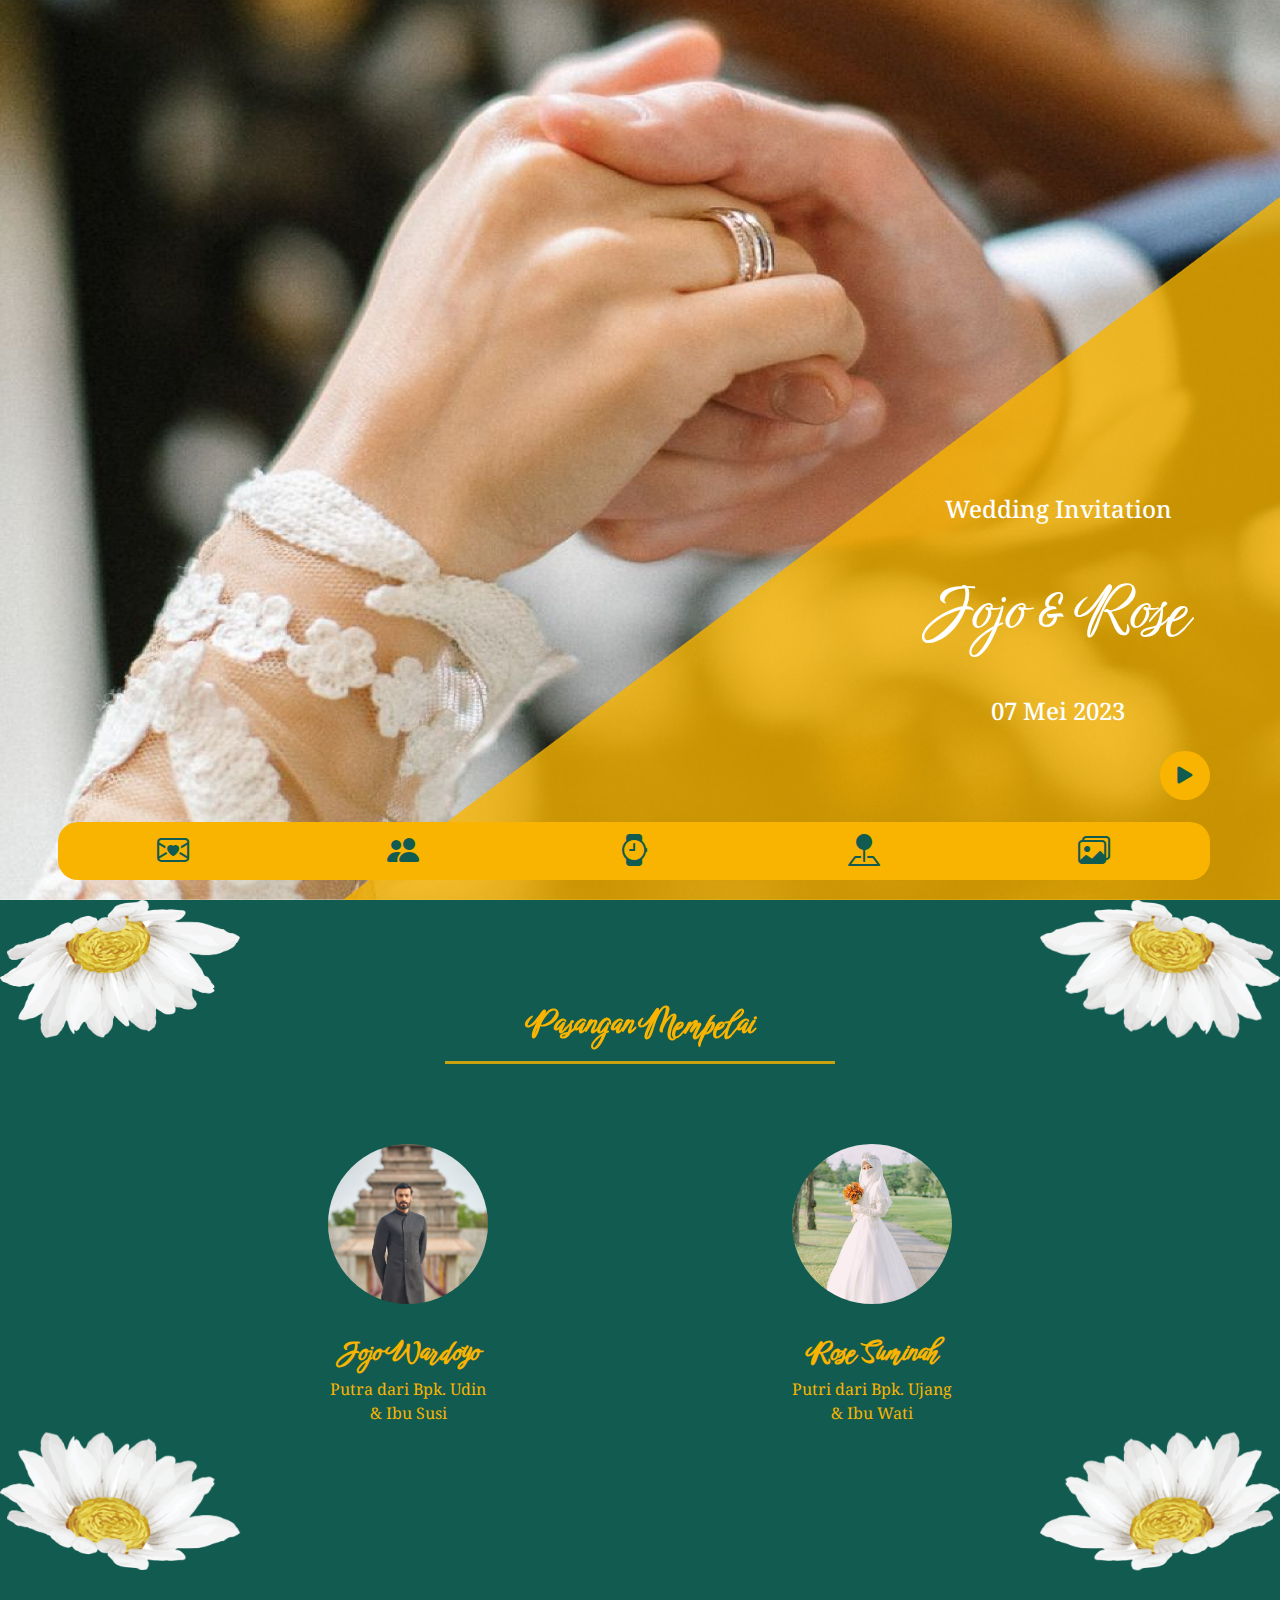
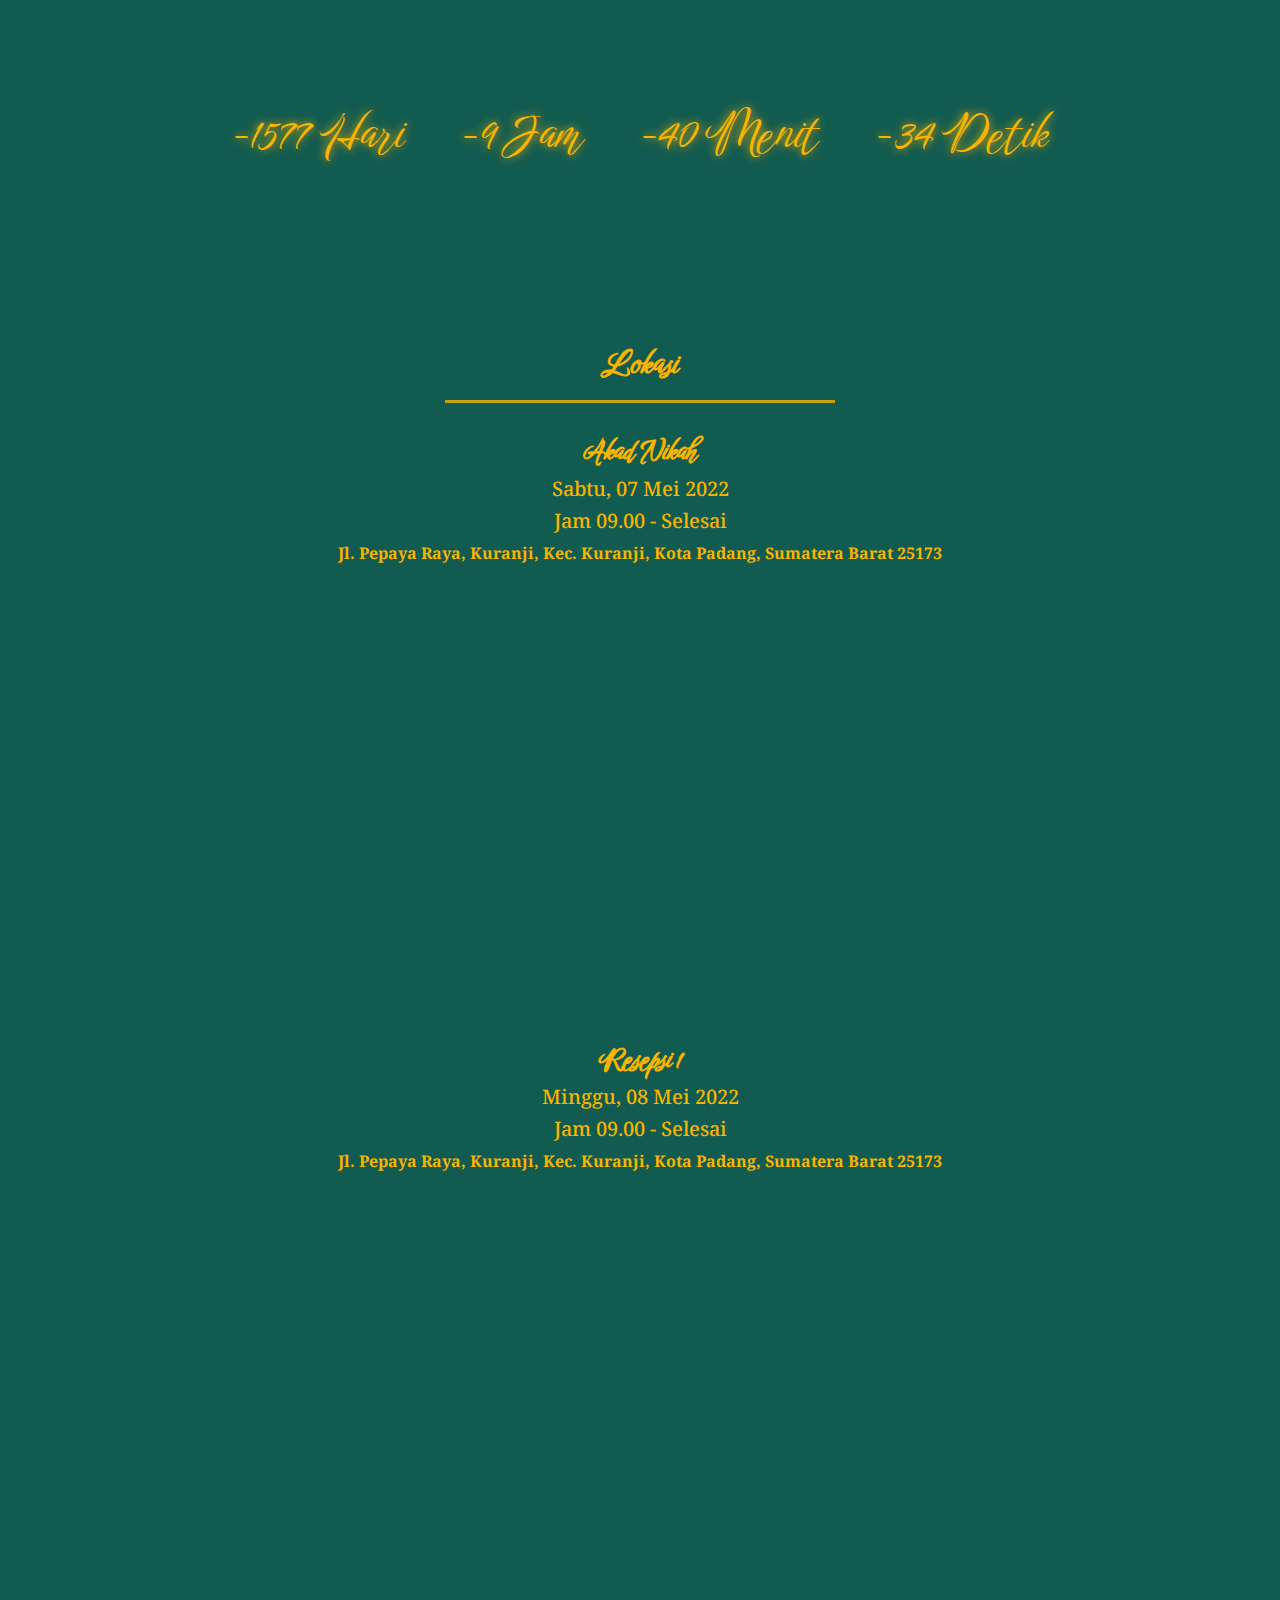
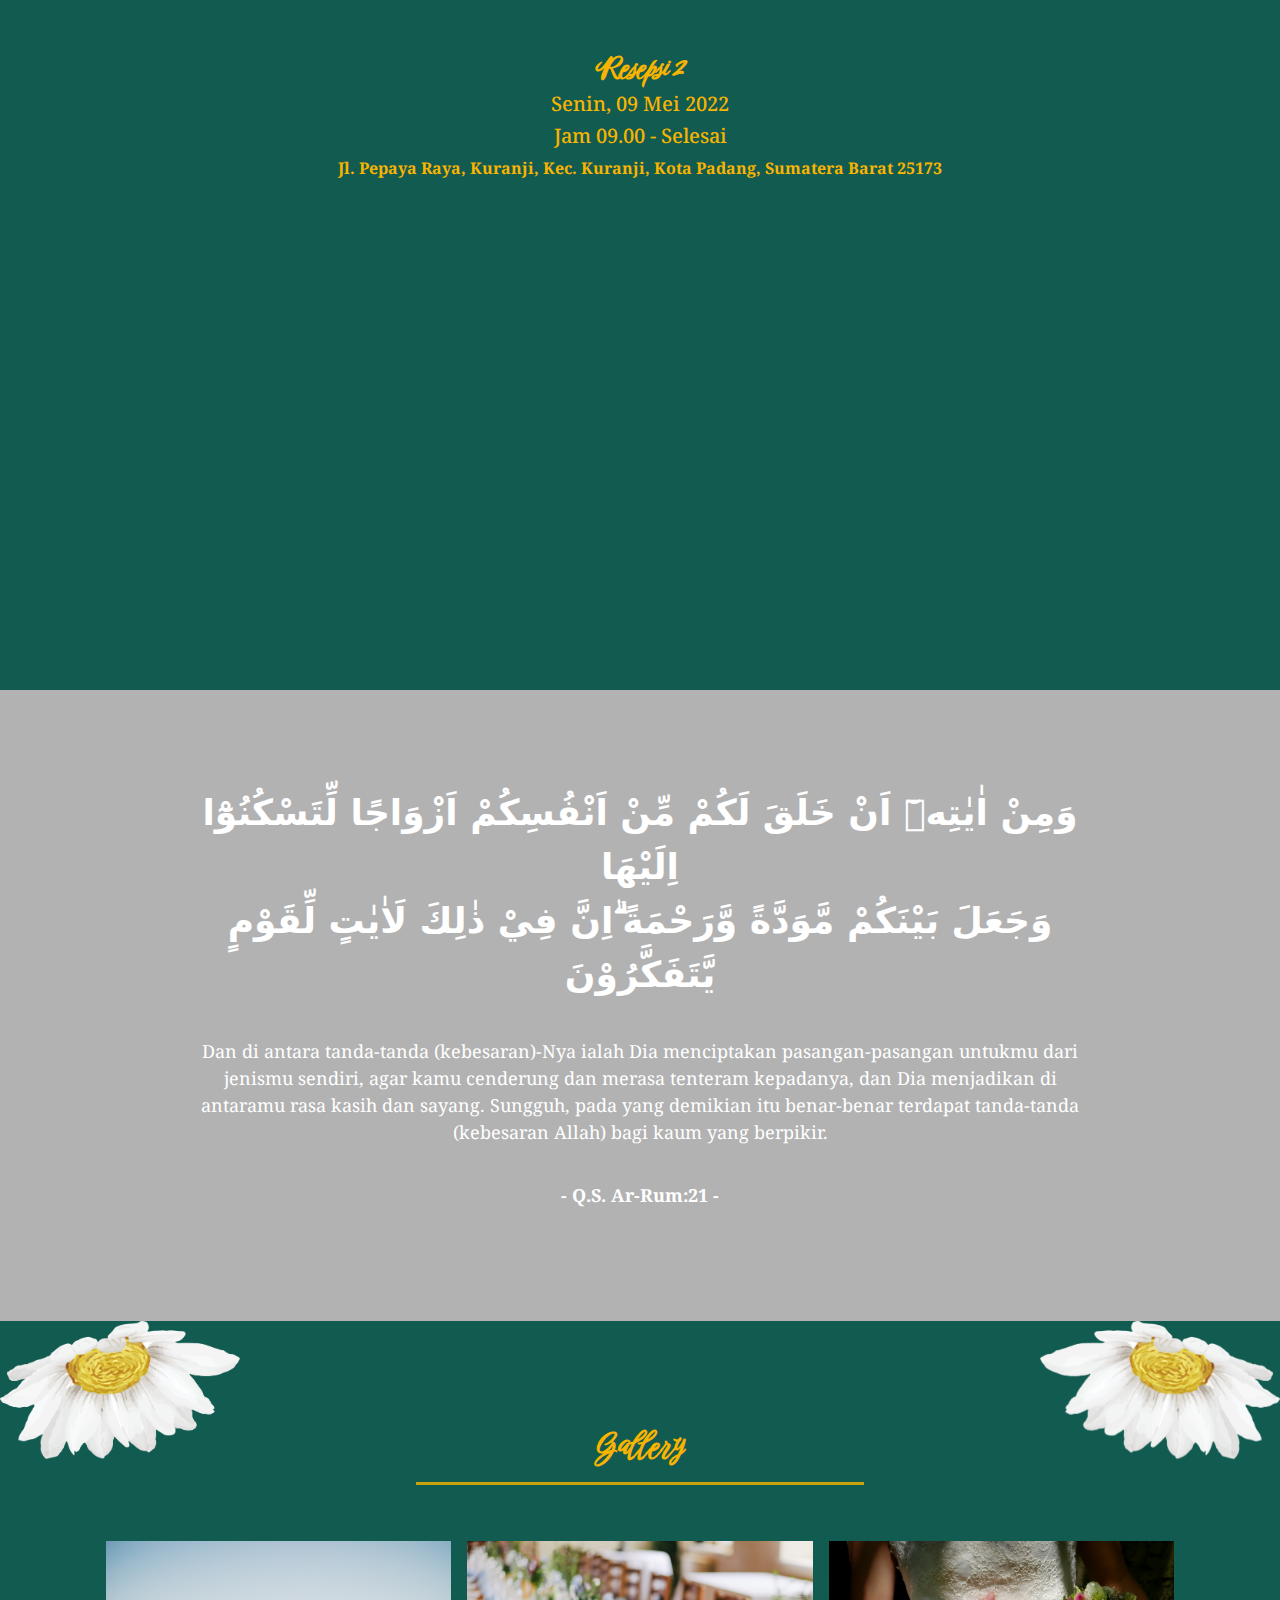
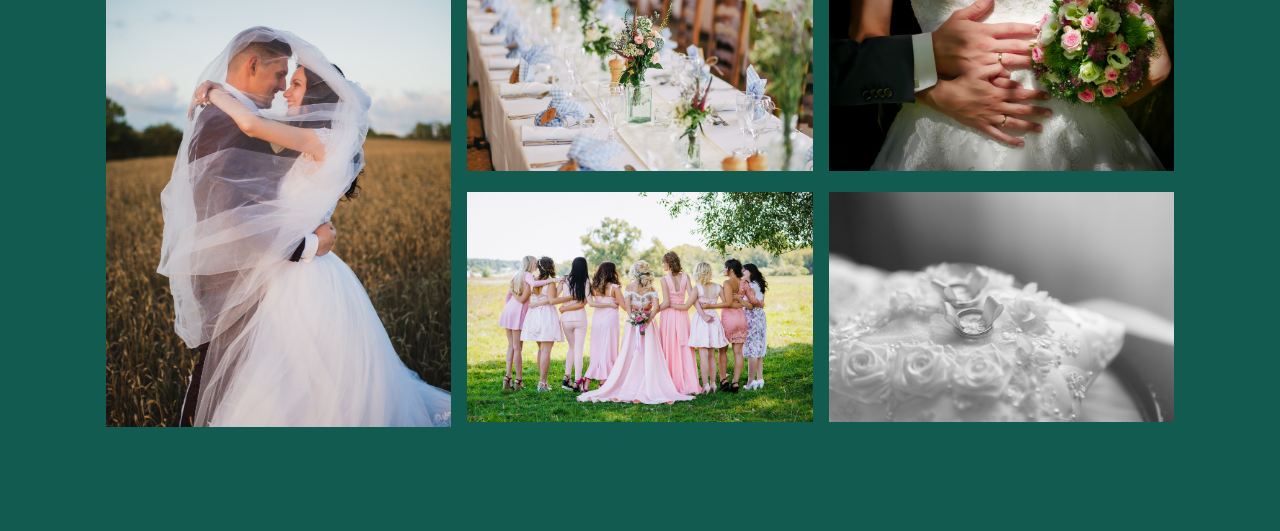
==== isi.html @ 8f6a6de1 "Selesai" ====
<!DOCTYPE html>
<html lang="en">
  <head>
    <meta charset="UTF-8" />
    <meta http-equiv="X-UA-Compatible" content="IE=edge" />
    <meta name="viewport" content="width=device-width, initial-scale=1.0" />
    <title>Template Wedding Basic 6</title>
    <link
      rel="shortcut icon"
      href="public/images/logo.png"
      type="image/x-icon"
    />
    <link rel="stylesheet" href="public/css/bootstrap.min.css" />
    <link rel="stylesheet" href="public/css/glightbox.min.css" />
    <link rel="stylesheet" href="public/css/style.css" />
    <link
      rel="stylesheet"
      href="https://cdn.jsdelivr.net/npm/bootstrap-icons@1.8.1/font/bootstrap-icons.css"
    />
    <link rel="preconnect" href="https://fonts.googleapis.com" />
    <link rel="preconnect" href="https://fonts.gstatic.com" crossorigin />
    <link
      href="https://fonts.googleapis.com/css2?family=Birthstone+Bounce&family=Noto+Serif&display=swap"
      rel="stylesheet"
    />
  </head>
  <body>
    <!-- Navbar Bawah -->
    <ul class="navbar-bawah d-flex justify-content-around m-0">
      <li>
        <a href="#header">
          <i class="bi bi-envelope-heart"></i>
        </a>
      </li>
      <li>
        <a href="#pasangan">
          <i class="bi bi-people-fill"></i>
        </a>
      </li>
      <li>
        <a href="#waktu">
          <i class="bi bi-watch"></i>
        </a>
      </li>
      <li>
        <a href="#lokasi">
          <i class="bi bi-pin-map-fill"></i>
        </a>
      </li>
      <li>
        <a href="#gallery">
          <i class="bi bi-images"></i>
        </a>
      </li>
    </ul>

    <!-- Music -->
    <div class="tombol-musik">
      <audio id="track" src="public/music/lagu.mp3"></audio>
      <i id="play-pause" class="bi bi-play-fill"> </i>
    </div>

    <div class="header" id="header">
      <img src="public/images/segitiga2.png" class="segitiga" alt="Segitiga" />
      <img src="public/images/segitigam.png" class="segitiga" alt="Segitiga" />
      <div class="wi">
        <h4>Wedding Invitation</h4>
        <h1>Jojo & Rose</h1>
        <h4>07 Mei 2023</h4>
      </div>
    </div>

    <div class="pasangan" id="pasangan">
      <div class="bunga-atas">
        <img src="public/images/bunga.png" class="bunga-kiri" alt="Bunga" />
        <img src="public/images/bunga.png" class="bunga-kanan" alt="Bunga" />
      </div>
      <div class="container">
        <h2>Pasangan Mempelai</h2>
        <hr />
        <div class="row mempelai">
          <div class="pria col-lg-6 col-md-6">
            <div class="card">
              <img
                src="public/images/pria.jpg"
                alt="mempelai-pria"
                class="foto"
              />
              <div class="card-body">
                <h3>Jojo Wardoyo</h3>
                <p>Putra dari Bpk. Udin & Ibu Susi</p>
              </div>
            </div>
          </div>
          <div class="wanita col-lg-6 col-md-6">
            <div class="card">
              <img
                src="public/images/wanita.jpg"
                alt="mempelai-wanita"
                class="foto"
              />
              <div class="card-body">
                <h3>Rose Suminah</h3>
                <p>Putri dari Bpk. Ujang & Ibu Wati</p>
              </div>
            </div>
          </div>
        </div>
      </div>
      <div class="bunga-bawah">
        <img src="public/images/bunga.png" class="bunga-kiri" alt="Bunga" />
        <img src="public/images/bunga.png" class="bunga-kanan" alt="Bunga" />
      </div>
    </div>

    <div class="waktu" id="waktu">
      <div class="container">
        <div class="row text-center">
          <p>
            <span id="hari"></span>
            <span id="jam"></span>
            <span id="menit"></span>
            <span id="detik"></span>
          </p>
        </div>
      </div>
    </div>

    <div class="lokasi" id="lokasi">
      <div class="container">
        <h2 class="tl">Lokasi</h2>
        <hr />
        <!-- Akad Nikah -->
        <div class="akad-nikah">
          <h3>Akad Nikah</h3>
          <div class="jdt">
            <h5>Sabtu, 07 Mei 2022</h5>
            <h5>Jam 09.00 - Selesai</h5>
            <p>
              Jl. Pepaya Raya, Kuranji, Kec. Kuranji, Kota Padang, Sumatera
              Barat 25173
            </p>
            <iframe
              src="https://www.google.com/maps/embed?pb=!1m18!1m12!1m3!1d3989.3010958429218!2d100.3577223147536!3d-0.9225826993269867!2m3!1f0!2f0!3f0!3m2!1i1024!2i768!4f13.1!3m3!1m2!1s0x2fd4b8b50f84e2df%3A0x6b663fb549733102!2sSTMIK%20Indonesia%20Padang!5e0!3m2!1sid!2sid!4v1656595492006!5m2!1sid!2sid"
              class="google-map"
              allowfullscreen="true"
              loading="lazy"
              referrerpolicy="no-referrer-when-downgrade"
            ></iframe>
          </div>
        </div>
        <!-- Resepsi 1 -->
        <div class="resepsi1">
          <h3>Resepsi 1</h3>
          <div class="jdt">
            <h5>Minggu, 08 Mei 2022</h5>
            <h5>Jam 09.00 - Selesai</h5>
            <p>
              Jl. Pepaya Raya, Kuranji, Kec. Kuranji, Kota Padang, Sumatera
              Barat 25173
            </p>
            <iframe
              src="https://www.google.com/maps/embed?pb=!1m18!1m12!1m3!1d3989.3010958429218!2d100.3577223147536!3d-0.9225826993269867!2m3!1f0!2f0!3f0!3m2!1i1024!2i768!4f13.1!3m3!1m2!1s0x2fd4b8b50f84e2df%3A0x6b663fb549733102!2sSTMIK%20Indonesia%20Padang!5e0!3m2!1sid!2sid!4v1656595492006!5m2!1sid!2sid"
              class="google-map"
              allowfullscreen="true"
              loading="lazy"
              referrerpolicy="no-referrer-when-downgrade"
            ></iframe>
          </div>
        </div>
        <!-- Resepsi 2 -->
        <div class="resepsi2">
          <h3>Resepsi 2</h3>
          <div class="jdt">
            <h5>Senin, 09 Mei 2022</h5>
            <h5>Jam 09.00 - Selesai</h5>
            <p>
              Jl. Pepaya Raya, Kuranji, Kec. Kuranji, Kota Padang, Sumatera
              Barat 25173
            </p>
            <iframe
              src="https://www.google.com/maps/embed?pb=!1m18!1m12!1m3!1d3989.3010958429218!2d100.3577223147536!3d-0.9225826993269867!2m3!1f0!2f0!3f0!3m2!1i1024!2i768!4f13.1!3m3!1m2!1s0x2fd4b8b50f84e2df%3A0x6b663fb549733102!2sSTMIK%20Indonesia%20Padang!5e0!3m2!1sid!2sid!4v1656595492006!5m2!1sid!2sid"
              class="google-map"
              allowfullscreen="true"
              loading="lazy"
              referrerpolicy="no-referrer-when-downgrade"
            ></iframe>
          </div>
        </div>
      </div>
    </div>

    <div class="ayat" id="ayat">
      <div class="bg"></div>
      <div class="container">
        <div class="row col-md-10 mx-auto">
          <span class="arab">
            وَمِنْ اٰيٰتِهٖٓ اَنْ خَلَقَ لَكُمْ مِّنْ اَنْفُسِكُمْ اَزْوَاجًا
            لِّتَسْكُنُوْٓا اِلَيْهَا
            <br />
            وَجَعَلَ بَيْنَكُمْ مَّوَدَّةً وَّرَحْمَةً ۗاِنَّ فِيْ ذٰلِكَ
            لَاٰيٰتٍ لِّقَوْمٍ يَّتَفَكَّرُوْنَ
          </span>
          <span class="arti">
            Dan di antara tanda-tanda (kebesaran)-Nya ialah Dia menciptakan
            pasangan-pasangan untukmu dari jenismu sendiri, agar kamu cenderung
            dan merasa tenteram kepadanya, dan Dia menjadikan di antaramu rasa
            kasih dan sayang. Sungguh, pada yang demikian itu benar-benar
            terdapat tanda-tanda (kebesaran Allah) bagi kaum yang berpikir.
          </span>
          <p>- Q.S. Ar-Rum:21 -</p>
        </div>
      </div>
    </div>

    <div class="gallery" id="gallery">
      <div class="bunga-atas">
        <img src="public/images/bunga.png" class="bunga-kiri" alt="Bunga" />
        <img src="public/images/bunga.png" class="bunga-kanan" alt="Bunga" />
      </div>
      <h2 class="tl">Gallery</h2>
      <hr />
      <div class="container">
        <div class="isi-gallery">
          <div class="card gallery1">
            <a class="glightbox" href="public/images/wi1.jpg">
              <img src="public/images/wi1.jpg" alt="" class="img-fluid" />
            </a>
          </div>
          <!-- card 2 -->
          <div class="card gallery2">
            <a class="glightbox" href="public/images/wi2.jpg">
              <img src="public/images/wi2.jpg" alt="" class="img-fluid" />
            </a>
          </div>
          <!-- card 3 -->
          <div class="card gallery3">
            <a class="glightbox" href="public/images/wi3.jpg">
              <img src="public/images/wi3.jpg" alt="" class="img-fluid" />
            </a>
          </div>
          <!-- card 4 -->
          <div class="card gallery4">
            <a class="glightbox" href="public/images/wi4.jpg">
              <img src="public/images/wi4.jpg" alt="" class="img-fluid" />
            </a>
          </div>
          <!-- card 5 -->
          <div class="card gallery5">
            <a class="glightbox" href="public/images/wi5.jpg">
              <img src="public/images/wi5.jpg" alt="" class="img-fluid" />
            </a>
          </div>
        </div>
      </div>
    </div>

    <script src="public/js/bootstrap.bundle.min.js"></script>
    <script src="public/js/glightbox.min.js"></script>
    <script src="public/js/script.js"></script>
  </body>
</html>
---- public/css/style.css ----
* {
  margin: 0;
  padding: 0;
  box-sizing: border-box;
}

:root {
  --warna1: #125b50;
  --warna2: #f8b400;
  --warna3: #fff;
}

hr {
  opacity: 80%;
}

ul.navbar-bawah {
  list-style: none;
  position: fixed;
  bottom: 20px;
  left: 49.5%;
  width: 90%;
  padding-left: 0;
  z-index: 11;
  background-color: var(--warna2);
  transform: translateX(-50%);
  -webkit-transform: translateX(-50%);
  -moz-transform: translateX(-50%);
  -ms-transform: translateX(-50%);
  -o-transform: translateX(-50%);
  border-radius: 20px;
  -webkit-border-radius: 20px;
  -moz-border-radius: 20px;
  -ms-border-radius: 20px;
  -o-border-radius: 20px;
}

ul.navbar-bawah li {
  padding: 5px;
  transition: 0.1s;
  -webkit-transition: 0.1s;
  -moz-transition: 0.1s;
  -ms-transition: 0.1s;
  -o-transition: 0.1s;
}

ul.navbar-bawah li a {
  color: var(--warna1);
  font-size: 2rem;
}

.tombol-musik {
  position: fixed;
  bottom: 100px;
  right: 70px;
  z-index: 11;
  background-color: var(--warna2);
  cursor: pointer;
  padding: 2px 10px;
  border-radius: 999px;
  -webkit-border-radius: 999px;
  -moz-border-radius: 999px;
  -ms-border-radius: 999px;
  -o-border-radius: 999px;
}

.tombol-musik i {
  color: var(--warna1);
  font-size: 30px;
}

.header {
  height: 100vh;
  position: relative;
  background-image: url("../images/header.png");
  background-repeat: no-repeat;
  background-position: unset;
  background-size: cover;
  background-attachment: fixed;
  overflow: hidden;
}

.header img.segitiga:nth-child(1) {
  width: 90%;
  height: 85vh;
  z-index: 1;
  position: absolute;
  right: 0;
  bottom: 0;
}

.header img.segitiga:nth-child(2) {
  display: none;
}

.header .wi {
  position: absolute;
  top: 55vh;
  right: 7%;
  z-index: 2;
  text-align: center;
}

.header .wi h4 {
  color: var(--warna3);
  font-family: "Noto Serif", serif;
}

.header .wi h1 {
  margin: 3rem auto;
  font-size: 4rem;
  color: var(--warna3);
  font-family: "Birthstone Bounce", cursive;
}

.pasangan {
  background-color: var(--warna1);
}

.pasangan .bunga-atas,
.pasangan .bunga-bawah {
  display: flex;
  justify-content: space-between;
  align-items: flex-start;
}

.pasangan .bunga-bawah {
  transform: rotateX(180deg);
  -webkit-transform: rotateX(180deg);
  -moz-transform: rotateX(180deg);
  -ms-transform: rotateX(180deg);
  -o-transform: rotateX(180deg);
}

.pasangan .bunga-atas img.bunga-kiri,
.pasangan .bunga-bawah img.bunga-kiri {
  max-width: calc(20% - 1rem);
}

.pasangan .bunga-atas img.bunga-kanan,
.pasangan .bunga-bawah img.bunga-kanan {
  max-width: calc(20% - 1rem);
  transform: rotateY(180deg);
  -webkit-transform: rotateY(180deg);
  -moz-transform: rotateY(180deg);
  -ms-transform: rotateY(180deg);
  -o-transform: rotateY(180deg);
}

.pasangan .container {
  margin-top: -2rem;
  margin-bottom: 8rem;
}

.pasangan h2 {
  text-align: center;
  font-family: "Birthstone Bounce", cursive;
  position: relative;
  font-weight: bold;
  color: var(--warna2);
}

.pasangan hr {
  margin: 1rem auto 5rem auto;
  width: 35%;
  height: 3px;
  background-color: var(--warna2);
}

.pasangan .mempelai {
  justify-content: space-evenly;
  align-items: center;
}

.pasangan .mempelai .pria {
  margin-right: -5rem;
}

.pasangan .mempelai .wanita {
  margin-left: -5rem;
}

.pasangan .mempelai .pria .card {
  margin-right: 5rem;
}

.pasangan .mempelai .wanita .card {
  margin-left: 5rem;
}

.pasangan .mempelai .pria .card,
.pasangan .mempelai .wanita .card {
  background-color: transparent;
  border: 0;
  margin: auto;
  max-width: 10rem;
  width: 10rem;
  height: 10rem;
  border-radius: 9999px;
  -webkit-border-radius: 9999px;
  -moz-border-radius: 9999px;
  -ms-border-radius: 9999px;
  -o-border-radius: 9999px;
}

.pasangan .mempelai .pria .card .card-body,
.pasangan .mempelai .wanita .card .card-body {
  padding: 2rem 0;
}

.pasangan .mempelai .pria .card img,
.pasangan .mempelai .wanita .card img {
  max-width: 100%;
  height: 100%;
  object-fit: cover;
  object-position: top;
  border-radius: 9999px;
  -webkit-border-radius: 9999px;
  -moz-border-radius: 9999px;
  -ms-border-radius: 9999px;
  -o-border-radius: 9999px;
}

.pasangan .mempelai .card .card-body h3 {
  text-align: center;
  font-family: "Birthstone Bounce", cursive;
  color: var(--warna2);
  font-weight: bold;
}

.pasangan .mempelai .card .card-body p {
  text-align: center;
  font-family: "Noto Serif", serif;
  color: var(--warna2);
}

.waktu {
  padding: 5rem 0;
  background: var(--warna1);
}

.waktu p {
  text-shadow: 0 0 10px var(--warna2);
  color: var(--warna2);
  font-size: 3rem;
  font-family: "Birthstone Bounce", cursive;
  display: block;
  -webkit-margin-before: 1em;
  margin-block-start: 1em;
  -webkit-margin-after: 1em;
  margin-block-end: 1em;
  -webkit-margin-start: 0px;
  margin-inline-start: 0px;
  -webkit-margin-end: 0px;
  margin-inline-end: 0px;
}

.waktu p #hari,
.waktu p #jam,
.waktu p #menit,
.waktu p #detik {
  display: inline-block;
  margin: 0 25px;
}

.lokasi {
  background-color: var(--warna1);
}

.lokasi h2.tl {
  padding-top: 3rem;
  color: var(--warna2);
  text-align: center;
  font-family: "Birthstone Bounce", cursive;
  font-weight: bold;
}

.lokasi hr {
  margin: 1rem auto 2rem auto;
  width: 35%;
  height: 3px;
  background-color: var(--warna2);
}

.lokasi h3 {
  color: var(--warna2);
  font-family: "Birthstone Bounce", cursive;
  text-align: center;
  font-weight: bold;
}

.lokasi .jdt {
  font-family: "Noto Serif", serif;
}

.lokasi .google-map {
  margin: 0.5rem auto auto auto;
  height: 400px;
  width: 100%;
}

.lokasi .akad-nikah,
.lokasi .resepsi1,
.lokasi .resepsi2 {
  text-align: center;
}

.lokasi .resepsi1 {
  margin: 3rem auto;
}

.lokasi .resepsi2 {
  padding-bottom: 5rem;
}

.lokasi .akad-nikah .jdt,
.lokasi .resepsi1 .jdt,
.lokasi .resepsi2 .jdt {
  margin: auto;
  font-weight: bold;
  color: var(--warna2);
}

.ayat {
  padding-top: 3rem;
  padding: 6rem 0;
  background-image: url("../images/wi2.jpg");
  background-size: cover;
  background-position: 0 -1em;
  background-attachment: fixed;
  position: relative;
}

.ayat .bg {
  position: absolute;
  top: 0;
  bottom: 0;
  left: 0;
  right: 0;
  background-color: #000;
  opacity: 30%;
}

.ayat .arab {
  position: relative;
  font-size: 36px;
  font-weight: bold;
  text-align: center;
  color: var(--warna3);
}

.ayat .arti,
.ayat p {
  position: relative;
  font-family: "Noto Serif", serif;
  font-size: 18px;
  text-align: center;
  color: var(--warna3);
  margin-top: 2em;
}

.ayat p {
  font-weight: bold;
}

.gallery {
  background-color: var(--warna1);
}

.gallery .bunga-atas {
  display: flex;
  justify-content: space-between;
  align-items: flex-start;
}

.gallery .bunga-atas img.bunga-kiri {
  max-width: calc(20% - 1rem);
}

.gallery .bunga-atas img.bunga-kanan {
  max-width: calc(20% - 1rem);
  transform: rotateY(180deg);
  -webkit-transform: rotateY(180deg);
  -moz-transform: rotateY(180deg);
  -ms-transform: rotateY(180deg);
  -o-transform: rotateY(180deg);
}

.gallery h2.tl {
  margin-top: -2rem;
  color: var(--warna2);
  text-align: center;
  font-family: "Birthstone Bounce", cursive;
  font-weight: bold;
}

.gallery hr {
  margin: 1rem auto 2rem auto;
  width: 35%;
  height: 3px;
  background-color: var(--warna2);
}

.gallery .card {
  margin: 0.5rem;
  z-index: 2;
  background-color: transparent;
  border: 0;
}

.gallery .card img {
  max-width: 100%;
  height: 100%;
  overflow: hidden;
  object-fit: cover;
  -o-object-fit: cover;
  object-position: center;
  -o-object-position: center;
}

.gallery .isi-gallery {
  padding: 1rem 1rem 6rem 1rem;
  display: grid;
  grid-template-areas:
    "g1 g2 g3"
    "g1 g4 g5";
}

.gallery .isi-gallery .gallery1 {
  grid-area: g1;
}

.gallery .isi-gallery .gallery2 {
  grid-area: g2;
}

.gallery .isi-gallery .gallery3 {
  grid-area: g3;
}

.gallery .isi-gallery .gallery4 {
  grid-area: g4;
}

.gallery .isi-gallery .gallery5 {
  grid-area: g5;
}

@media (min-width: 768px) and (max-width: 991.98px) {
  .tombol-musik {
    right: 45px;
  }
  .header img.segitiga:nth-child(2) {
    display: none;
  }
  .header .wi {
    height: 40vh;
    padding: 7rem 0;
  }
  .waktu p {
    font-size: 30px;
  }
  .ayat .arab {
    font-size: 20px;
  }
  .ayat .arti,
  .ayat p {
    font-size: 12px;
  }
  .gallery h2.tl {
    margin-top: -2rem;
  }
}

@media (max-width: 575.98px) {
  .tombol-musik {
    bottom: 95px;
    right: 20px;
  }
  .header {
    background-image: url("../images/headerm.png");
  }
  .header img.segitiga:nth-child(1) {
    display: none;
  }
  .header img.segitiga:nth-child(2) {
    display: block;
    width: 100%;
    height: 60%;
    z-index: 1;
    position: absolute;
    right: 0;
    bottom: 0;
  }
  .header .wi {
    top: 75vh;
    right: 5%;
  }
  .header .wi h1 {
    margin: 2rem auto;
    font-size: 3rem;
    font-weight: bold;
  }
  .pasangan {
    height: 100vh;
  }
  .pasangan .bunga-atas img.bunga-kiri,
  .pasangan .bunga-bawah img.bunga-kiri,
  .pasangan .bunga-atas img.bunga-kanan,
  .pasangan .bunga-bawah img.bunga-kanan {
    max-width: calc(30% - 1rem);
  }
  .pasangan {
    height: auto;
  }
  .pasangan h2 {
    font-size: 2rem;
  }
  .pasangan hr {
    margin-bottom: 4rem;
    width: 90%;
  }
  .pasangan .container {
    margin-top: 0rem;
    margin-bottom: 4rem;
  }
  .pasangan .mempelai .pria {
    margin-right: 0rem;
  }
  .pasangan .mempelai .wanita {
    margin-top: 12rem;
    margin-left: 0rem;
  }
  .pasangan .mempelai .pria .card,
  .pasangan .mempelai .wanita .card {
    margin: auto;
  }
  .waktu {
    margin-top: 0;
  }
  .lokasi h2.tl {
    font-size: 2rem;
  }
  .lokasi hr {
    width: 90%;
  }
  .ayat {
    margin-top: 0;
  }
  .ayat .arab {
    font-size: 15px;
  }
  .ayat .arti,
  .ayat p {
    font-size: 10px;
  }
  .gallery .isi-gallery {
    grid-template-areas:
      "g1 g2"
      "g1 g3"
      "g4 g4"
      "g5 g5";
  }
  .gallery .bunga-atas img.bunga-kiri,
  .gallery .bunga-atas img.bunga-kanan {
    max-width: calc(30% - 1rem);
  }
  .gallery h2.tl {
    font-size: 2rem;
    margin-top: 0;
  }
  .gallery hr {
    margin: 1rem auto;
    width: 80%;
  }
}
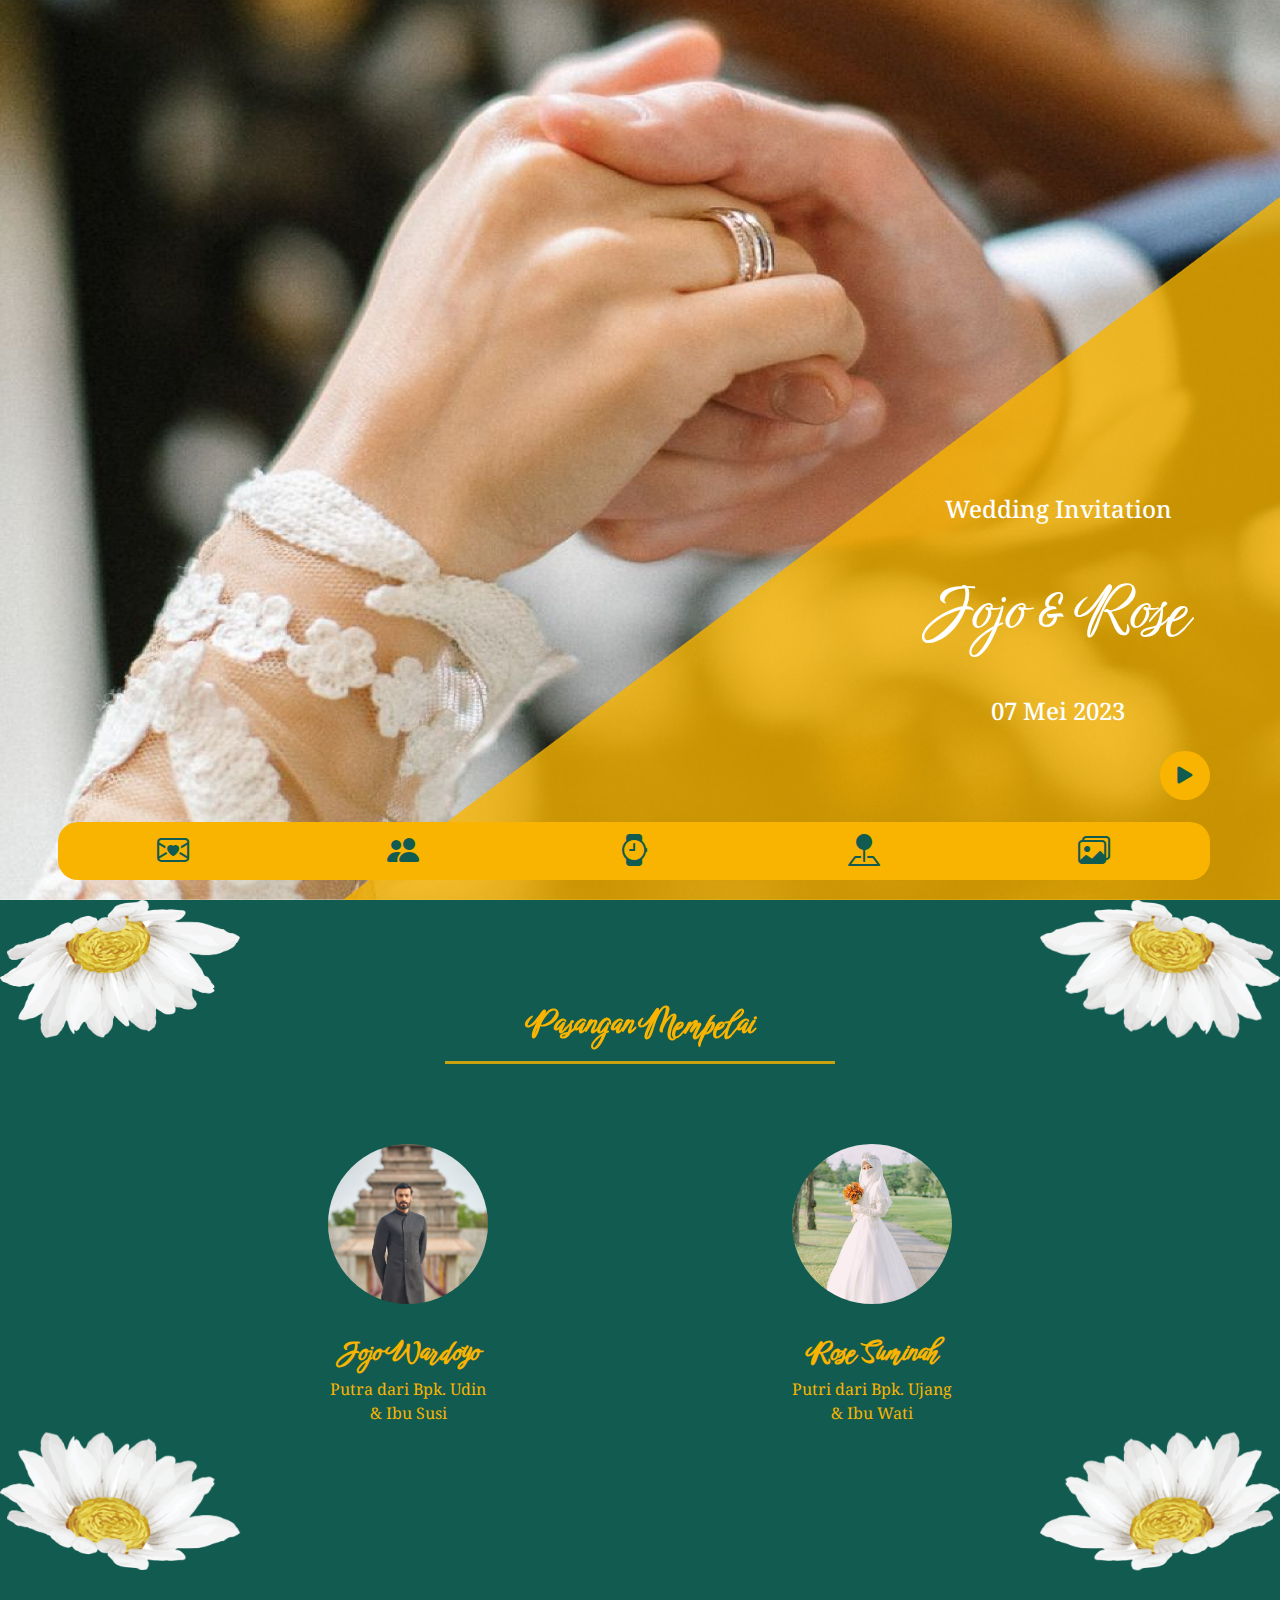
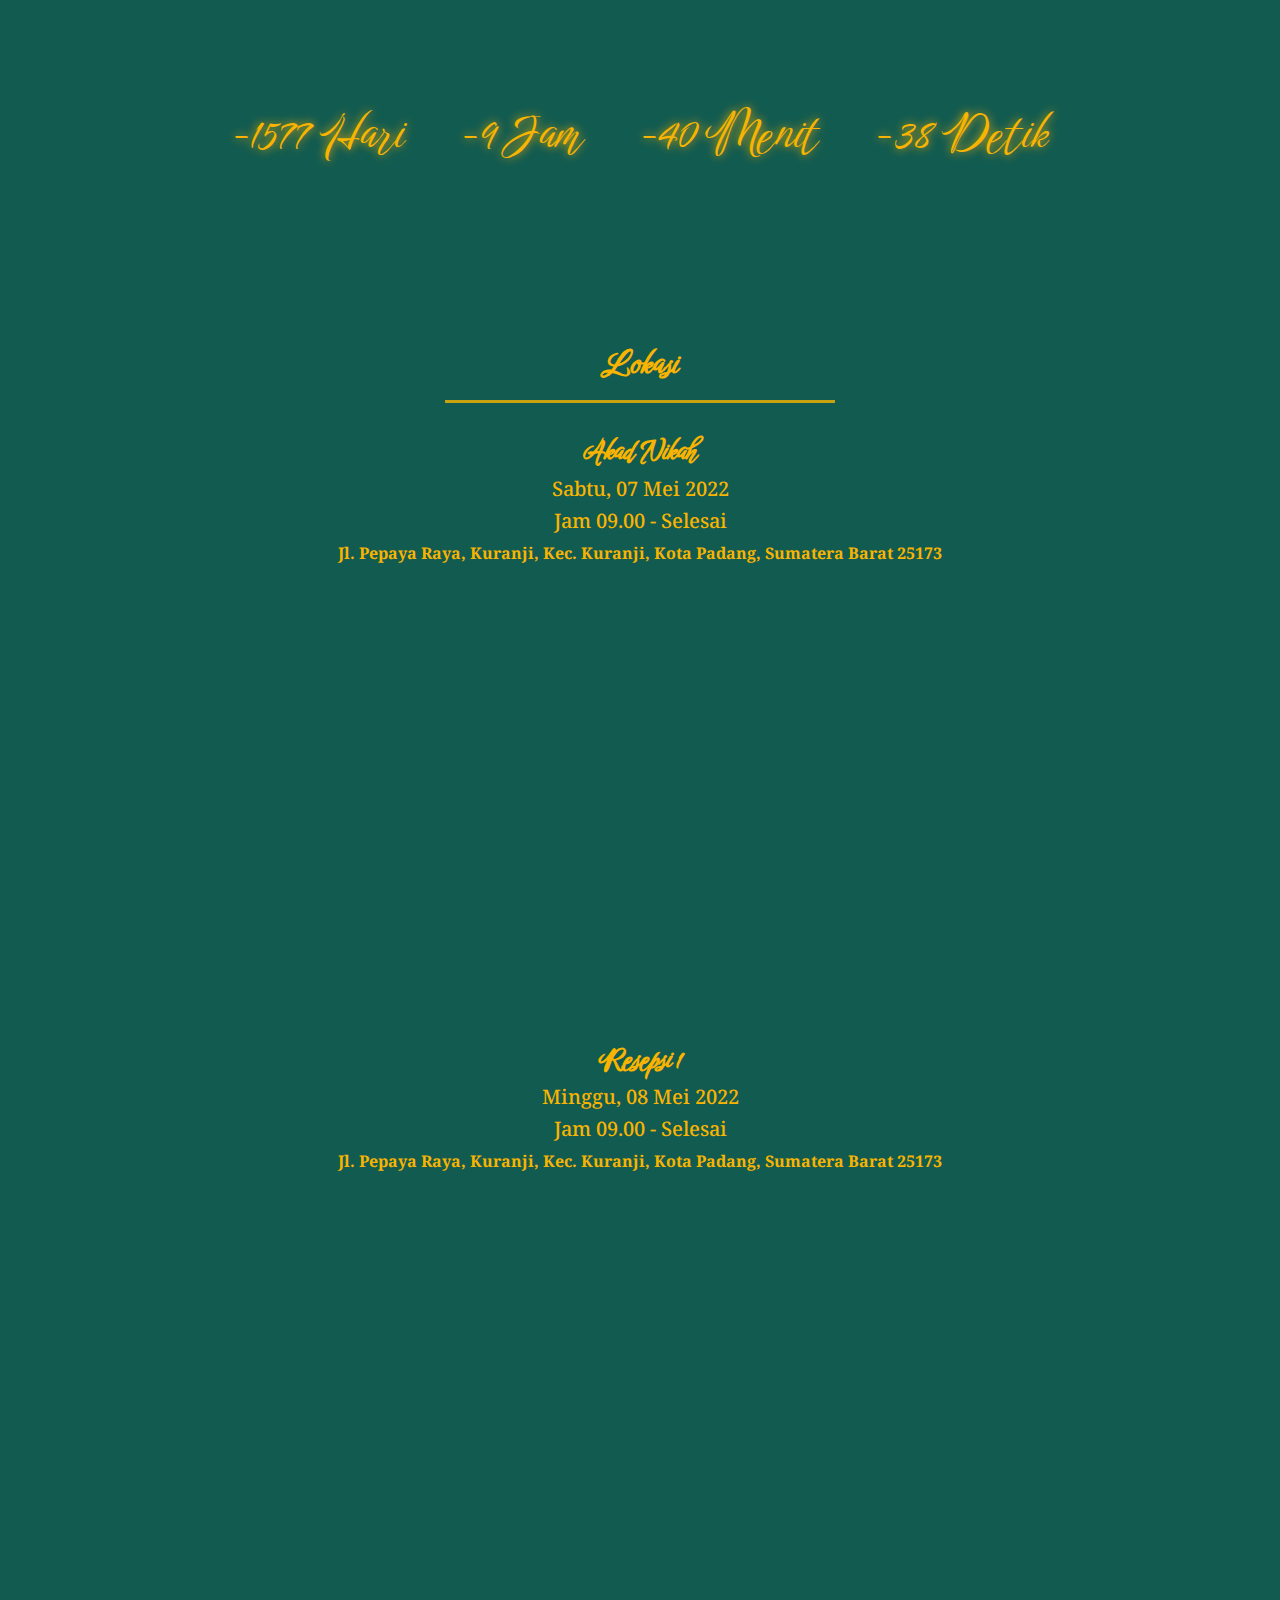
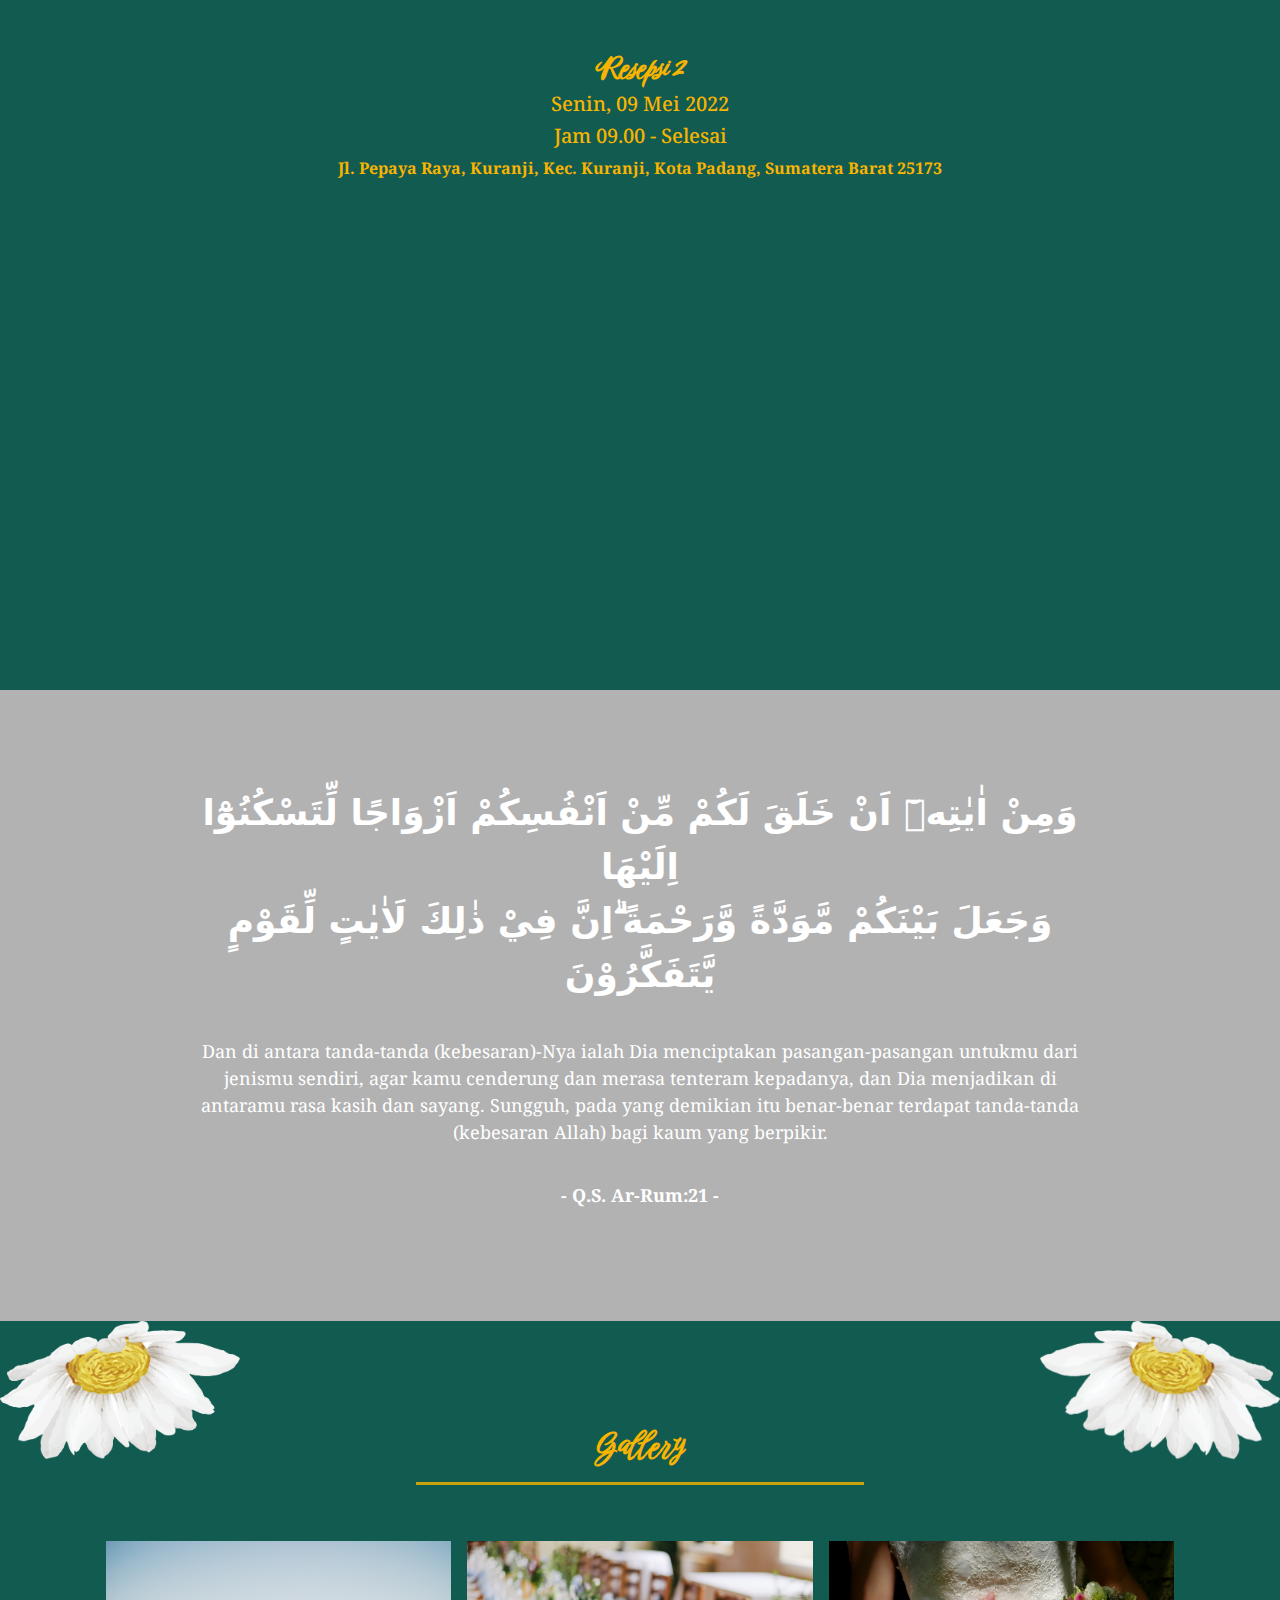
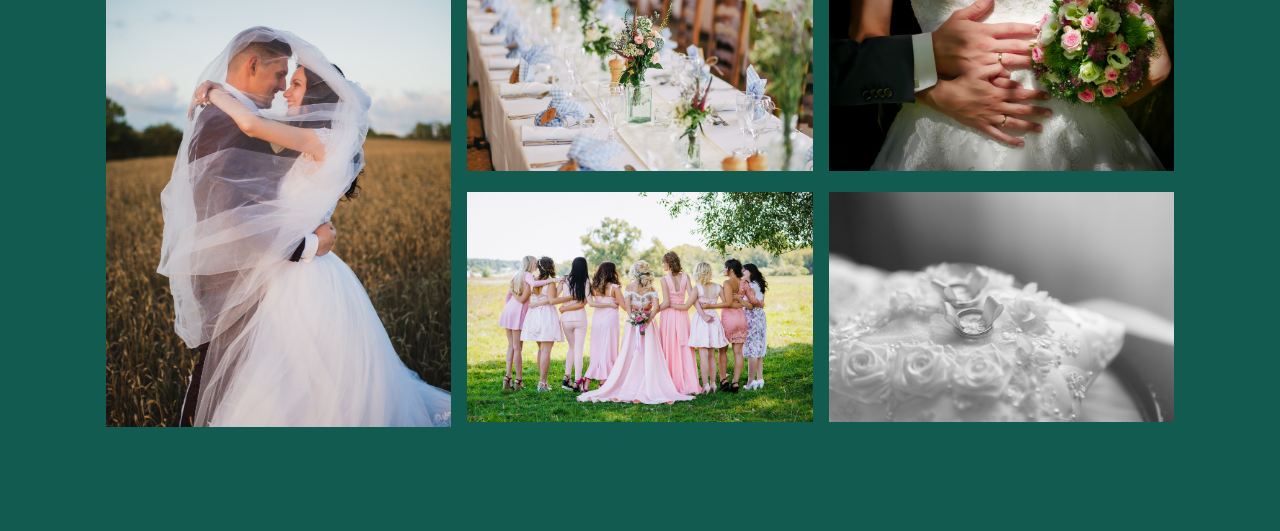
==== commit 35978a6a: "Perbaikan responsive gallery template wedding" ====
--- a/isi.html
+++ b/isi.html
@@ -223,31 +223,31 @@
       <div class="container">
         <div class="isi-gallery">
           <div class="card gallery1">
-            <a class="glightbox" href="public/images/wi1.jpg">
+            <a class="glightbox img-fluid" href="public/images/wi1.jpg">
               <img src="public/images/wi1.jpg" alt="" class="img-fluid" />
             </a>
           </div>
           <!-- card 2 -->
           <div class="card gallery2">
-            <a class="glightbox" href="public/images/wi2.jpg">
+            <a class="glightbox img-fluid" href="public/images/wi2.jpg">
               <img src="public/images/wi2.jpg" alt="" class="img-fluid" />
             </a>
           </div>
           <!-- card 3 -->
           <div class="card gallery3">
-            <a class="glightbox" href="public/images/wi3.jpg">
+            <a class="glightbox img-fluid" href="public/images/wi3.jpg">
               <img src="public/images/wi3.jpg" alt="" class="img-fluid" />
             </a>
           </div>
           <!-- card 4 -->
           <div class="card gallery4">
-            <a class="glightbox" href="public/images/wi4.jpg">
+            <a class="glightbox img-fluid" href="public/images/wi4.jpg">
               <img src="public/images/wi4.jpg" alt="" class="img-fluid" />
             </a>
           </div>
           <!-- card 5 -->
           <div class="card gallery5">
-            <a class="glightbox" href="public/images/wi5.jpg">
+            <a class="glightbox img-fluid" href="public/images/wi5.jpg">
               <img src="public/images/wi5.jpg" alt="" class="img-fluid" />
             </a>
           </div>
--- a/public/css/style.css
+++ b/public/css/style.css
@@ -409,8 +409,6 @@
 }
 
 .gallery .card img {
-  max-width: 100%;
-  height: 100%;
   overflow: hidden;
   object-fit: cover;
   -o-object-fit: cover;
@@ -486,14 +484,14 @@
   .header img.segitiga:nth-child(2) {
     display: block;
     width: 100%;
-    height: 60%;
+    height: 100%;
     z-index: 1;
     position: absolute;
     right: 0;
     bottom: 0;
   }
   .header .wi {
-    top: 75vh;
+    top: 60%;
     right: 5%;
   }
   .header .wi h1 {
